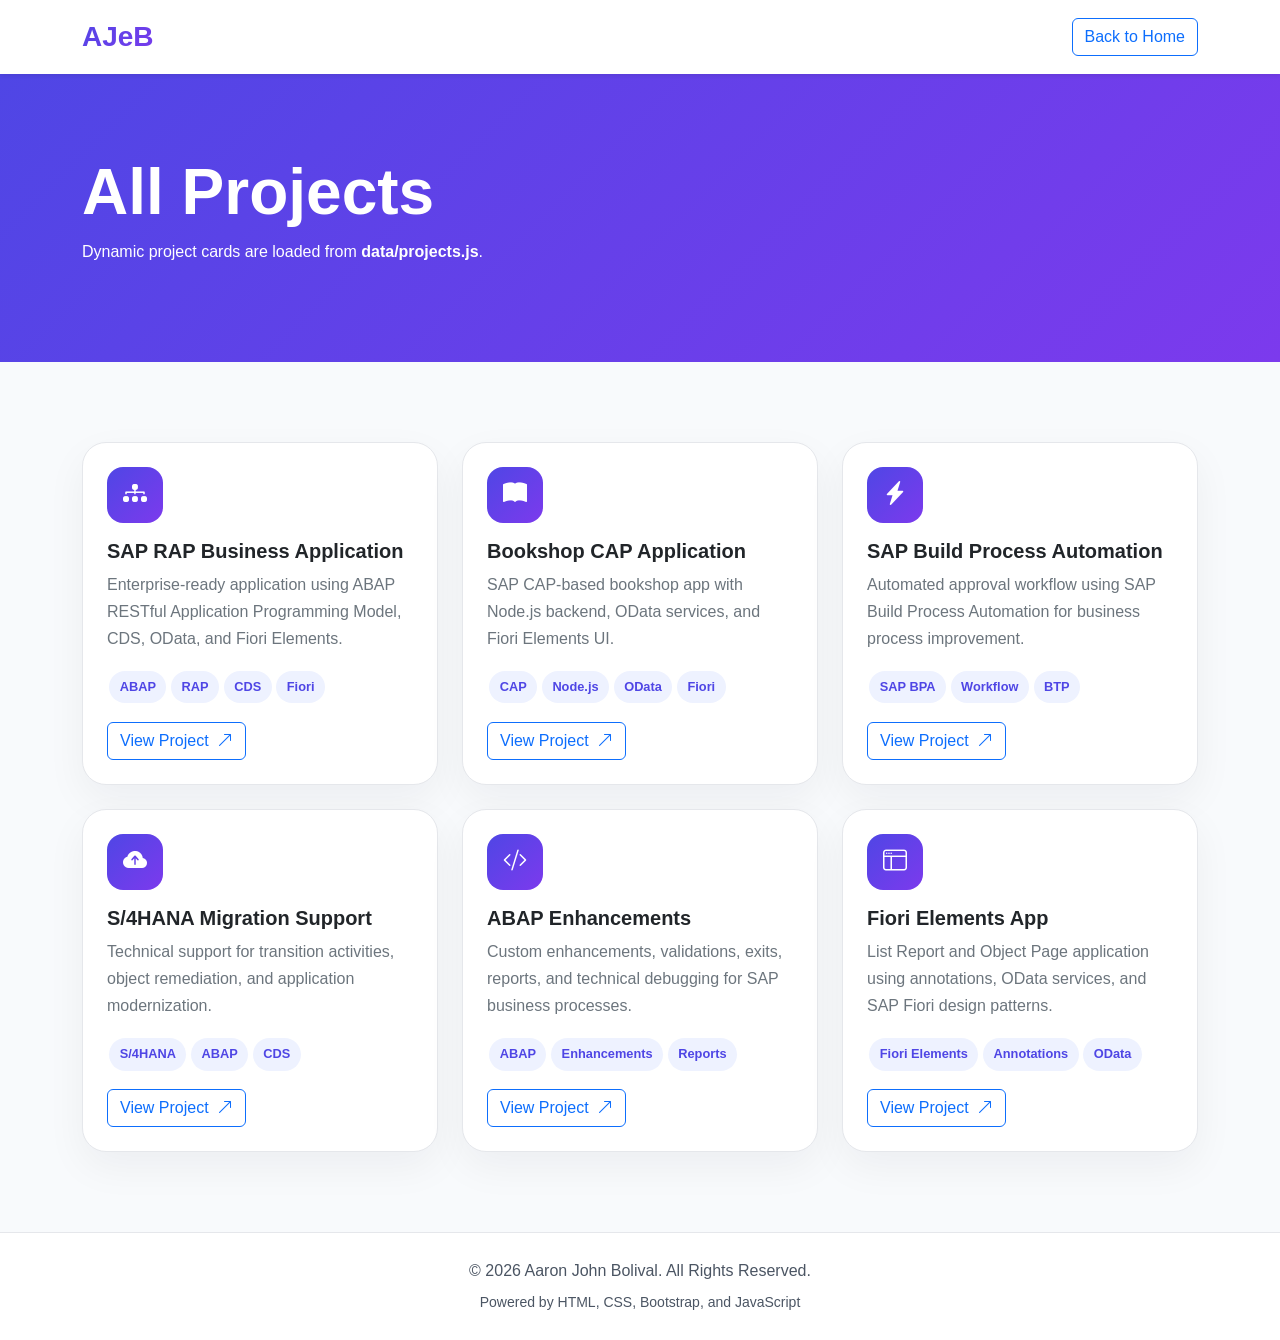
==== projects.html @ 994e2505 "Add files via upload 1st commit" ====
<!DOCTYPE html>
<html lang="en">
<head>
    <meta charset="UTF-8" />
    <meta name="viewport" content="width=device-width, initial-scale=1.0" />
    <title>Projects | Aaron John Bolival</title>
    <link href="https://cdn.jsdelivr.net/npm/bootstrap@5.3.3/dist/css/bootstrap.min.css" rel="stylesheet" />
    <link href="https://cdn.jsdelivr.net/npm/bootstrap-icons@1.11.3/font/bootstrap-icons.css" rel="stylesheet" />
    <link rel="stylesheet" href="style.css" />
</head>
<body>
    <nav class="navbar navbar-expand-lg navbar-light bg-white sticky-top shadow-sm">
        <div class="container">
            <a class="navbar-brand fw-bold fs-3 brand-gradient" href="index.html">AJeB</a>
            <a href="index.html" class="btn btn-outline-primary">Back to Home</a>
        </div>
    </nav>
    <header class="page-header">
        <div class="container">
            <h1>All Projects</h1>
            <p>Dynamic project cards are loaded from <strong>data/projects.js</strong>.</p>
        </div>
    </header>
    <main class="container section-spacing">
        <div id="allProjectsContainer" class="row g-4"></div>
    </main>
    <footer class="footer text-center py-4">
        <p class="mb-1">© 2026 Aaron John Bolival. All Rights Reserved.</p>
        <small>Powered by HTML, CSS, Bootstrap, and JavaScript</small>
    </footer>
    <script src="https://cdn.jsdelivr.net/npm/bootstrap@5.3.3/dist/js/bootstrap.bundle.min.js"></script>
    <script src="data/projects.js"></script>
    <script src="script.js"></script>
</body>
</html>
---- style.css ----
:root {
    --primary: #4f46e5;
    --secondary: #7c3aed;
    --dark: #111827;
    --muted: #6b7280;
    --light: #f8fafc;
    --card: #ffffff;
    --border: #e5e7eb
}

* {
    box-sizing: border-box
}

body {
    background: var(--light);
    color: var(--dark);
    font-family: Arial, Helvetica, sans-serif;
    line-height: 1.7
}

html {
    scroll-behavior: smooth
}

.navbar .nav-link {
    font-weight: 600;
    color: #374151;
    margin-left: .5rem
}

.navbar .nav-link:hover {
    color: var(--primary)
}

.brand-gradient {
    background: linear-gradient(135deg, var(--primary), var(--secondary));
    -webkit-background-clip: text;
    -webkit-text-fill-color: transparent;
    background-clip: text
}

.hero-section {
    color: white;
    background: radial-gradient(circle at top right, rgba(255, 255, 255, .24), transparent 26rem), linear-gradient(135deg, var(--primary), var(--secondary));
    padding: 5rem 0
}

.min-vh-75 {
    min-height: 75vh
}

.hero-eyebrow {
    text-transform: uppercase;
    letter-spacing: .18rem;
    font-weight: 700;
    color: rgba(255, 255, 255, .82)
}

.hero-title {
    font-size: clamp(2.4rem, 6vw, 5rem);
    font-weight: 800;
    line-height: 1.05
}

.hero-role {
    font-size: clamp(1.3rem, 3vw, 2rem);
    font-weight: 700;
    color: #e0e7ff
}

.hero-description {
    color: rgba(255, 255, 255, .86);
    font-size: 1.1rem;
    max-width: 700px
}

.profile-orb {
    width: 320px;
    height: 320px;
    border-radius: 50%;
    display: flex;
    align-items: center;
    justify-content: center;
    background: rgba(255, 255, 255, .92);
    box-shadow: 0 30px 80px rgba(0, 0, 0, .18);
    border: 10px solid rgba(255, 255, 255, .35)
}

.profile-orb span {
    font-size: 5rem;
    font-weight: 900;
    background: linear-gradient(135deg, var(--primary), var(--secondary));
    -webkit-background-clip: text;
    -webkit-text-fill-color: transparent;
    background-clip: text
}

.stats-section {
    margin-top: -4rem;
    position: relative;
    z-index: 3
}

.stat-card {
    background: var(--card);
    border-radius: 1.5rem;
    padding: 2rem 1rem;
    text-align: center;
    box-shadow: 0 20px 50px rgba(15, 23, 42, .08);
    height: 100%
}

.stat-card h2 {
    font-weight: 900;
    color: var(--primary);
    margin-bottom: .25rem
}

.stat-card p {
    margin: 0;
    color: var(--muted);
    font-weight: 600
}

.section-spacing {
    padding-top: 5rem
}

.section-title {
    font-weight: 800;
    margin-bottom: 1.8rem;
    position: relative;
    display: inline-block
}

.section-title::after {
    content: "";
    position: absolute;
    left: 0;
    bottom: -.6rem;
    width: 65%;
    height: .25rem;
    border-radius: 999px;
    background: linear-gradient(135deg, var(--primary), var(--secondary))
}

.card-custom {
    border: 1px solid var(--border);
    border-radius: 1.5rem;
    box-shadow: 0 15px 40px rgba(15, 23, 42, .05);
    background: var(--card)
}

.skill-badge {
    padding: .75rem 1rem;
    border-radius: 999px;
    background: white;
    color: var(--primary);
    border: 1px solid #ddd6fe;
    font-weight: 700;
    box-shadow: 0 8px 25px rgba(15, 23, 42, .04)
}

.timeline {
    position: relative;
    padding-left: 2rem
}

.timeline::before {
    content: "";
    position: absolute;
    left: .5rem;
    top: 0;
    bottom: 0;
    width: 3px;
    background: #ddd6fe
}

.timeline-item {
    position: relative;
    margin-bottom: 2rem
}

.timeline-dot {
    position: absolute;
    left: -2rem;
    top: 1.5rem;
    width: 1rem;
    height: 1rem;
    border-radius: 50%;
    background: var(--primary);
    box-shadow: 0 0 0 6px #ede9fe
}

.project-card,
.certificate-card {
    transition: all .25s ease;
    height: 100%
}

.project-card:hover,
.certificate-card:hover {
    transform: translateY(-8px);
    box-shadow: 0 30px 70px rgba(15, 23, 42, .12)
}

.project-icon {
    width: 3.5rem;
    height: 3.5rem;
    border-radius: 1rem;
    display: flex;
    align-items: center;
    justify-content: center;
    color: white;
    background: linear-gradient(135deg, var(--primary), var(--secondary));
    font-size: 1.5rem;
    margin-bottom: 1rem
}

.tech-pill {
    display: inline-block;
    padding: .35rem .65rem;
    border-radius: 999px;
    background: #eef2ff;
    color: var(--primary);
    font-weight: 700;
    font-size: .8rem;
    margin: .15rem
}

.certificate-card {
    border-left: 5px solid var(--primary)
}

.contact-card {
    background: linear-gradient(135deg, #ffffff, #f5f3ff)
}

.contact-item {
    display: flex;
    gap: .75rem;
    align-items: center;
    color: #374151;
    font-weight: 600;
    word-break: break-word
}

.contact-item i {
    color: var(--primary);
    font-size: 1.4rem
}

.page-header {
    color: white;
    background: linear-gradient(135deg, var(--primary), var(--secondary));
    padding: 5rem 0
}

.page-header h1 {
    font-size: clamp(2.4rem, 5vw, 4rem);
    font-weight: 900
}

.footer {
    background: white;
    color: #4b5563;
    margin-top: 5rem;
    border-top: 1px solid var(--border)
}

@media(max-width:768px) {
    .profile-orb {
        width: 230px;
        height: 230px
    }

    .profile-orb span {
        font-size: 3.8rem
    }

    .stats-section {
        margin-top: 2rem
    }

    .hero-section {
        text-align: center
    }

    .hero-section .d-flex {
        justify-content: center
    }
}
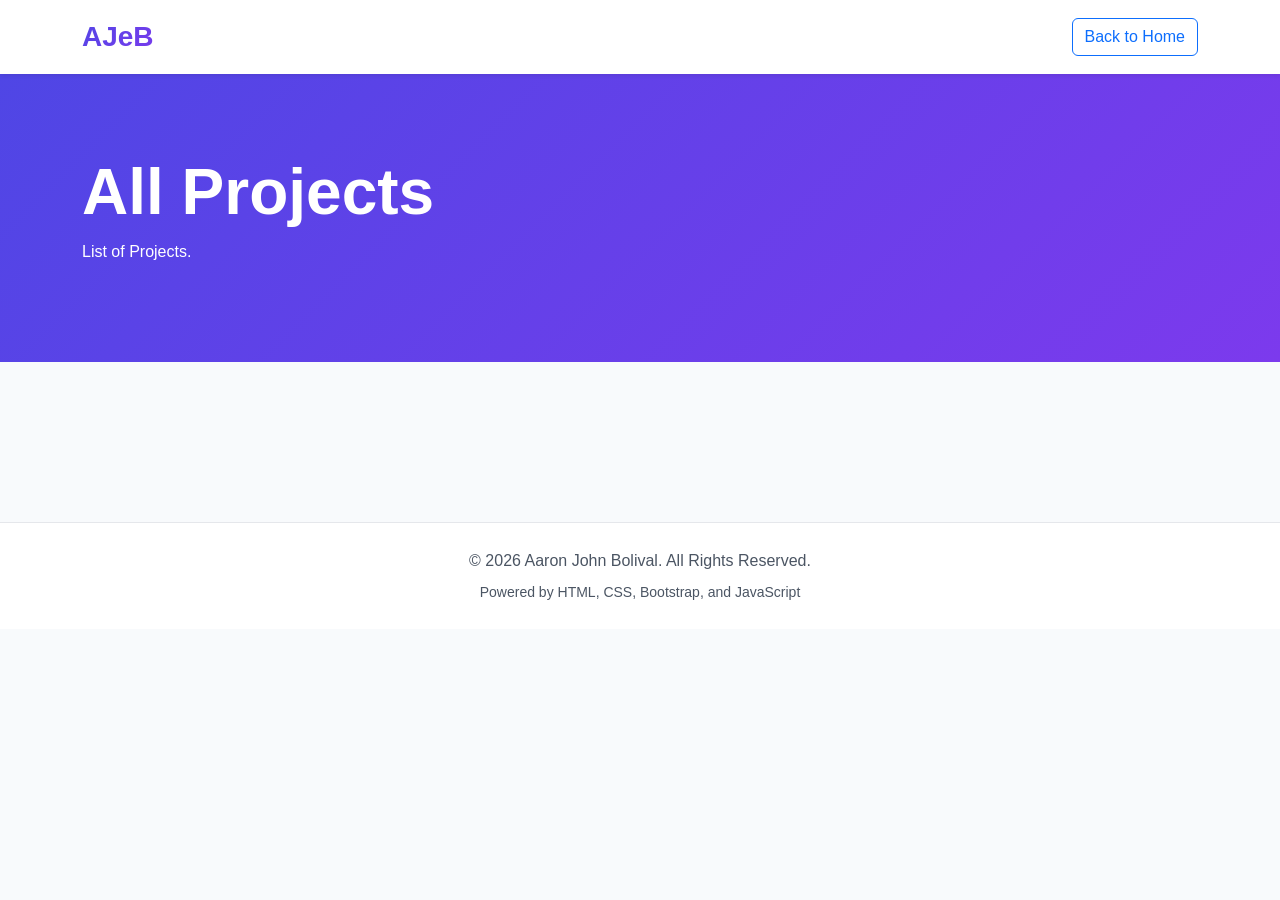
==== commit 162ac3bb: "portfolio v1" ====
--- a/projects.html
+++ b/projects.html
@@ -18,7 +18,7 @@
     <header class="page-header">
         <div class="container">
             <h1>All Projects</h1>
-            <p>Dynamic project cards are loaded from <strong>data/projects.js</strong>.</p>
+            <p>List of Projects.</p>
         </div>
     </header>
     <main class="container section-spacing">
--- a/style.css
+++ b/style.css
@@ -1,6 +1,10 @@
+.bgred{
+    background-color: red;
+}
+
 :root {
-    --primary: #4f46e5;
-    --secondary: #7c3aed;
+    --primary: #4f46e5; /*#4f46e5*/
+    --secondary: #7c3aed; /*#7c3aed*/
     --dark: #111827;
     --muted: #6b7280;
     --light: #f8fafc;
@@ -84,7 +88,16 @@
     justify-content: center;
     background: rgba(255, 255, 255, .92);
     box-shadow: 0 30px 80px rgba(0, 0, 0, .18);
-    border: 10px solid rgba(255, 255, 255, .35)
+    border: 10px solid rgba(255, 255, 255, .35);
+}
+.profile-orb-img{
+    width: 100%;
+    height: 100%;
+    border-radius: 100%;
+    display: flex;
+    align-items: center;
+    justify-content: center;
+    background-color: red;
 }
 
 .profile-orb span {
@@ -154,7 +167,7 @@
 
 .skill-badge {
     padding: .75rem 1rem;
-    border-radius: 999px;
+    border-radius: 999px; /*999px*/
     background: white;
     color: var(--primary);
     border: 1px solid #ddd6fe;
@@ -269,6 +282,13 @@
     border-top: 1px solid var(--border)
 }
 
+
+/* General style */
+.myListStyle{
+    list-style: disc;
+    list-style-position: inside;
+}
+
 @media(max-width:768px) {
     .profile-orb {
         width: 230px;
